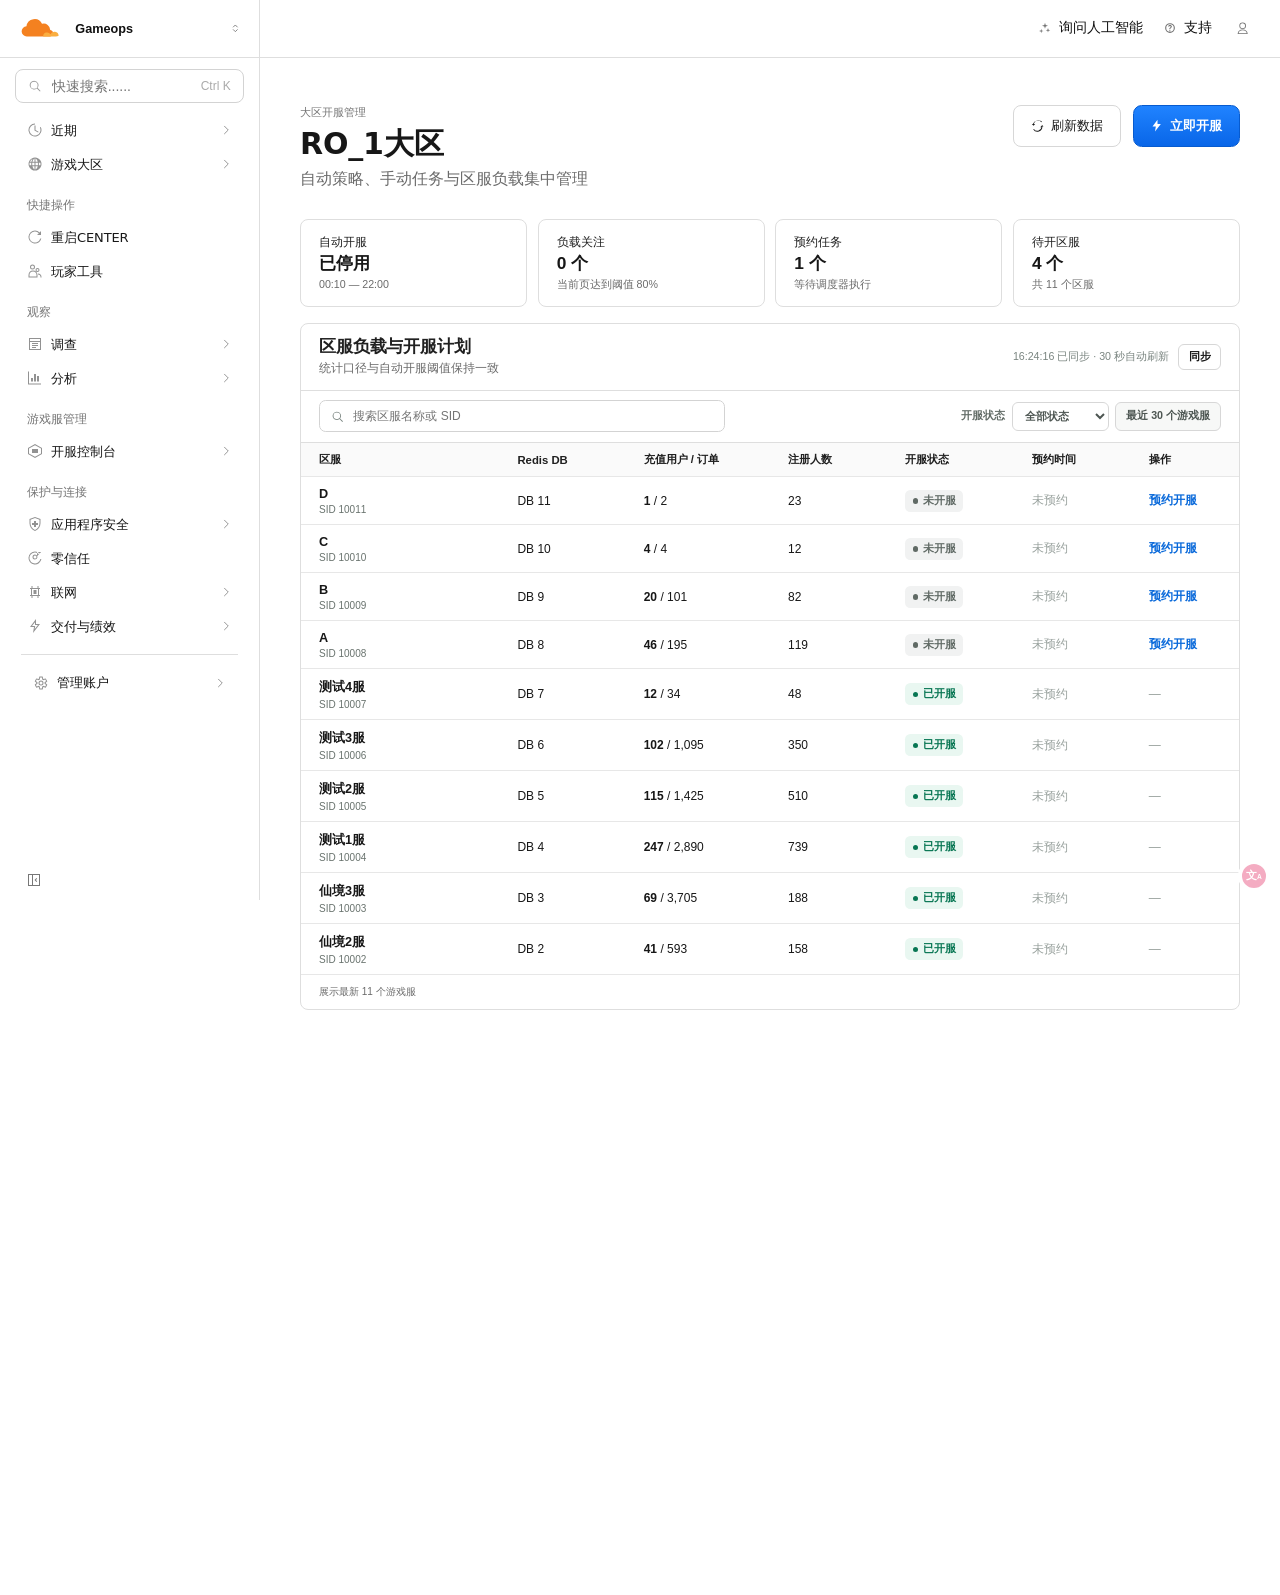
==== cloudfare-page/index.html @ 58d6c546 "cloudfare reference" ====
<!doctype html>
<html lang="zh-CN">
<head>
  <meta charset="UTF-8">
  <meta name="viewport" content="width=device-width, initial-scale=1.0">
  <title>大区开服管理</title>
  <link rel="stylesheet" href="styles.css">
</head>
<body>
  <header class="topbar">
    <div class="account">
      <svg class="cloud" viewBox="0 0 48 24" role="img" aria-label="Cloudflare"><path fill="#f48120" d="M32.6 20.1H8.3a5.3 5.3 0 0 1-.5-10.6A8.5 8.5 0 0 1 24 7a6.7 6.7 0 0 1 8.6 6.4h.1a3.4 3.4 0 0 1-.1 6.7Z"/><path fill="#faae40" d="M38.5 20.1H25.2a4.1 4.1 0 0 1 7.6-2.2 4.5 4.5 0 0 1 8.6 1.5c-.8.4-1.8.7-2.9.7Z"/></svg>
      <strong>Gameops</strong>
      <svg class="switch" viewBox="0 0 16 16" aria-hidden="true"><path d="m5 6 3-3 3 3M5 10l3 3 3-3"/></svg>
    </div>
    <nav class="tools">
      <a href="#"><svg class="nav-icon" viewBox="0 0 16 16" aria-hidden="true"><path d="m8 1 .9 3.1L12 5l-3.1.9L8 9l-.9-3.1L4 5l3.1-.9L8 1ZM3 9l.6 2.4L6 12l-2.4.6L3 15l-.6-2.4L0 12l2.4-.6L3 9Zm9-1 .7 2.3L15 11l-2.3.7L12 14l-.7-2.3L9 11l2.3-.7L12 8Z"/></svg>询问人工智能</a>
      <a href="#"><svg class="nav-icon" viewBox="0 0 16 16" aria-hidden="true"><path fill-rule="evenodd" d="M8 1.5a6.5 6.5 0 1 0 0 13 6.5 6.5 0 0 0 0-13ZM8 13A5 5 0 1 1 8 3a5 5 0 0 1 0 10Zm-.1-9.1c-1.4 0-2.4.8-2.5 2.1h1.5c.1-.5.4-.8 1-.8.7 0 1.1.4 1.1.9 0 .4-.2.7-.8 1.1-.9.5-1.2 1.1-1.2 2v.3h1.4v-.2c0-.6.2-.8.9-1.3.8-.5 1.2-1.1 1.2-2 0-1.3-1.1-2.1-2.6-2.1ZM8.5 11H7v1.4h1.5V11Z"/></svg>支持</a>
      <button aria-label="个人资料"><svg class="profile-icon" viewBox="0 0 16 16" aria-hidden="true"><path d="M8 1.5a3 3 0 1 0 0 6 3 3 0 0 0 0-6ZM4 4.5a4 4 0 1 1 8 0 4 4 0 0 1-8 0ZM2 14c0-3 2.4-5 6-5s6 2 6 5v.5H2V14Zm1.1-.5h9.8C12.6 11.4 10.8 10 8 10s-4.6 1.4-4.9 3.5Z"/></svg></button>
    </nav>
  </header>

  <aside class="sidebar">
    <label class="search"><svg class="search-icon" viewBox="0 0 16 16" aria-hidden="true"><path fill-rule="evenodd" d="M7 2a5 5 0 1 0 3.1 8.9l3.5 3.5.8-.8-3.5-3.5A5 5 0 0 0 7 2Zm-4 5a4 4 0 1 1 8 0 4 4 0 0 1-8 0Z"/></svg><input placeholder="快速搜索......" aria-label="快速搜索"><kbd>Ctrl K</kbd></label>
    <nav>
      <a href="#"><svg class="side-icon" viewBox="0 0 16 16" aria-hidden="true"><path fill-rule="evenodd" d="M8 1.5a6.5 6.5 0 1 0 5.8 3.6l-.9.5A5.5 5.5 0 1 1 8 2.5V1.5Zm.5 2h-1v5l3.6 2.1.5-.9-3.1-1.8V3.5Z"/></svg>近期<svg class="chevron" viewBox="0 0 16 16" aria-hidden="true"><path d="m6 3 5 5-5 5"/></svg></a>
      <button class="sidebar-trigger" type="button" data-sidebar-toggle aria-expanded="false" aria-controls="domain-menu">
        <svg class="side-icon" viewBox="0 0 16 16" aria-hidden="true"><path fill-rule="evenodd" d="M2.663 6.668a5.512 5.512 0 0 0-.023 2.569h1.643a11.12 11.12 0 0 1 .01-2.569h-1.63Zm.355-1h1.447c.18-.806.453-1.538.8-2.155.084-.15.172-.293.265-.428a5.523 5.523 0 0 0-2.512 2.583ZM8.05 1.5H8a6.5 6.5 0 1 0 .05 0Zm-.554 1.123c-.48.203-.955.658-1.36 1.379a6.83 6.83 0 0 0-.644 1.666h2.004V2.623Zm0 4.045H5.302a10.046 10.046 0 0 0-.012 2.569h2.207V6.668Zm1 2.569V6.668h2.364a10.039 10.039 0 0 1 .013 2.569H8.497Zm-1 1H5.47c.16.67.39 1.266.667 1.761.405.72.88 1.176 1.36 1.379v-3.14Zm3.198 0H8.497v3.2c.538-.16 1.078-.633 1.53-1.439a6.904 6.904 0 0 0 .667-1.761Zm1.187-1h1.48a5.514 5.514 0 0 0-.024-2.569H11.87a11.086 11.086 0 0 1 .01 2.569Zm-1.21-3.569H8.497V2.562c.538.16 1.078.634 1.53 1.44.277.494.505 1.065.644 1.666Z"/></svg>
        <span data-domain-label>游戏大区</span>
        <svg class="chevron" viewBox="0 0 16 16" aria-hidden="true"><path d="m6 3 5 5-5 5"/></svg>
      </button>
      <ul class="submenu domain-submenu" id="domain-menu" hidden>
        <li><a href="#" data-domain-option="子域名1"><span class="submenu-label">RO1大区</span></a></li>
        <li><a href="#" data-domain-option="子域名2"><span class="submenu-label">RO6大区</span></a></li>
      </ul>
      <h3>快捷操作</h3>
      <a href="#"><svg class="side-icon" viewBox="0 0 16 16" aria-hidden="true"><path fill-rule="evenodd" d="M8 1.5a6.5 6.5 0 1 0 6.32 8h-1.04A5.5 5.5 0 1 1 11.9 4.2L10 6h4V2l-1.38 1.38A6.47 6.47 0 0 0 8 1.5Z"/></svg>重启CENTER</a>
      <a href="#"><svg class="side-icon" viewBox="0 0 16 16" aria-hidden="true"><path fill-rule="evenodd" d="M5.5 1.5a2.5 2.5 0 1 0 0 5 2.5 2.5 0 0 0 0-5ZM4 4a1.5 1.5 0 1 1 3 0 1.5 1.5 0 0 1-3 0Zm6.5 1a2 2 0 1 0 0 4 2 2 0 0 0 0-4Zm-1 2a1 1 0 1 1 2 0 1 1 0 0 1-2 0ZM1.5 12c0-2.7 1.8-4.5 4.5-4.5s4.5 1.8 4.5 4.5v2.5h-9V12Zm1 1.5h7V12c0-2.1-1.3-3.5-3.5-3.5S2.5 9.9 2.5 12v1.5Zm8.5-3c2.1 0 3.5 1.3 3.5 3.5v.5h-1V14c0-1.6-.9-2.5-2.5-2.5v-1Z"/></svg>玩家工具</a>
      <h3>观察</h3>
      <button class="sidebar-trigger" type="button" data-sidebar-toggle aria-expanded="false" aria-controls="investigation-menu">
        <svg class="side-icon" viewBox="0 0 16 16" aria-hidden="true"><path d="M2 2h12v12H2V2Zm1 1v2h10V3H3Zm0 3v7h10V6H3Zm2 1h6v1H5V7Zm0 2h6v1H5V9Zm0 2h4v1H5v-1Z"/></svg>
        <span>调查</span>
        <svg class="chevron" viewBox="0 0 16 16" aria-hidden="true"><path d="m6 3 5 5-5 5"/></svg>
      </button>
      <ul class="submenu" id="investigation-menu" hidden>
        <li><a href="#"><span class="submenu-label">日志浏览器</span><svg class="chevron" viewBox="0 0 16 16" aria-hidden="true"><path d="m6 3 5 5-5 5"/></svg></a></li>
        <li><a href="#"><span class="submenu-label">痕迹</span><span class="beta">Beta</span></a></li>
        <li><a href="#"><span class="submenu-label">日志推送</span></a></li>
      </ul>
      <a href="#"><svg class="side-icon" viewBox="0 0 16 16" aria-hidden="true"><path d="M2 13.5h12v1H1.5a.5.5 0 0 1-.5-.5V1.5h1v12Zm2-2V8h2v3.5H4Zm3 0V4h2v7.5H7Zm3 0V6h2v5.5h-2Z"/></svg>分析<svg class="chevron" viewBox="0 0 16 16" aria-hidden="true"><path d="m6 3 5 5-5 5"/></svg></a>
      <h3>游戏服管理</h3>
      <a href="#"><svg class="side-icon" viewBox="0 0 16 16" aria-hidden="true"><path d="m8 1 7 4v6l-7 4-7-4V5l7-4Zm0 1.2L2 5.6v4.8l6 3.4 6-3.4V5.6L8 2.2ZM5 6h6v4H5V6Z"/></svg>开服控制台<svg class="chevron" viewBox="0 0 16 16" aria-hidden="true"><path d="m6 3 5 5-5 5"/></svg></a>
      <h3>保护与连接</h3>
      <a href="#"><svg class="side-icon" viewBox="0 0 16 16" aria-hidden="true"><path d="M8 1 2.5 3v4.2c0 3.5 2.2 6.4 5.5 7.8 3.3-1.4 5.5-4.3 5.5-7.8V3L8 1Zm0 1.1 4.5 1.6v3.5c0 2.9-1.7 5.3-4.5 6.7-2.8-1.4-4.5-3.8-4.5-6.7V3.7L8 2.1Zm-1 3h2v2h2v2H9v2H7v-2H5v-2h2v-2Z"/></svg>应用程序安全<svg class="chevron" viewBox="0 0 16 16" aria-hidden="true"><path d="m6 3 5 5-5 5"/></svg></a>
      <a href="#"><svg class="side-icon" viewBox="0 0 16 16" aria-hidden="true"><path fill-rule="evenodd" d="M8 1.5a6.5 6.5 0 1 0 6.4 7.6h-1A5.5 5.5 0 1 1 12 4.2l-2 2V2h4.2l-1.5 1.5A6.5 6.5 0 0 0 8 1.5Zm0 3A2.5 2.5 0 1 0 8 9.5a2.5 2.5 0 0 0 0-5Zm-1.5 2.5a1.5 1.5 0 1 1 3 0 1.5 1.5 0 0 1-3 0Z"/></svg>零信任</a>
      <a href="#"><svg class="side-icon" viewBox="0 0 16 16" aria-hidden="true"><path d="M5.5 2v3h-1V2h1Zm6 0v3h-1V2h1ZM3 4h10v1H3V4Zm2.5 7v3h-1v-3h1Zm6 0v3h-1v-3h1ZM3 11h10v1H3v-1Zm1-6h1v6H4V5Zm7 0h1v6h-1V5Zm-4.5 1h3v4h-3V6Z"/></svg>联网<svg class="chevron" viewBox="0 0 16 16" aria-hidden="true"><path d="m6 3 5 5-5 5"/></svg></a>
      <a href="#"><svg class="side-icon" viewBox="0 0 16 16" aria-hidden="true"><path d="M9 1 3 9h4l-1 6 7-9H9l0-5Zm-1 3.2V7h2.9l-3.3 4.3.6-3.3H5l3-3.8Z"/></svg>交付与绩效<svg class="chevron" viewBox="0 0 16 16" aria-hidden="true"><path d="m6 3 5 5-5 5"/></svg></a>
	  
	  
	 



    </nav>
    <div class="manage"><a href="#"><svg class="side-icon" viewBox="0 0 16 16" aria-hidden="true"><path d="M8 5.5a2.5 2.5 0 1 0 0 5 2.5 2.5 0 0 0 0-5Zm0 4a1.5 1.5 0 1 1 0-3 1.5 1.5 0 0 1 0 3Z"/><path d="m12.475 8 1.86-1.798-1.62-2.804-2.435.697L9.627 1.5h-3.25L5.75 4.095 3.3 3.398 1.68 6.204l1.87 1.807-1.87 1.81 1.62 2.806 2.45-.7.637 2.572h3.25l.643-2.565 2.465.705 1.622-2.805L12.475 8Zm-.225 3.453-2.183-.628-.67.463-.55 2.212h-1.68l-.55-2.2-.647-.475-2.195.628L2.935 10 4.57 8.42v-.81L2.935 6.027l.84-1.455 2.197.63.648-.517.547-2.185h1.68l.55 2.195.645.518 2.208-.64.84 1.454-1.638 1.583.025.808L13.1 10l-.85 1.453Z"/></svg>管理账户<svg class="chevron" viewBox="0 0 16 16" aria-hidden="true"><path d="m6 3 5 5-5 5"/></svg></a></div>
    <button class="collapse" aria-label="收起侧栏"><svg viewBox="0 0 16 16" aria-hidden="true"><path d="M2 2h12v12H2V2Zm1 1v10h3V3H3Zm4 0v10h6V3H7Zm3.5 3L8.5 8l2 2 .7-.7L9.9 8l1.3-1.3-.7-.7Z"/></svg></button>
  </aside>

  <main class="content">
    <section class="region-dashboard">
      <header class="region-heading">
        <div>
          <p class="eyebrow">大区开服管理</p>
          <h1>RO_1大区</h1>
          <p class="region-description">自动策略、手动任务与区服负载集中管理</p>
        </div>
        <div class="region-actions">
          <button class="secondary" type="button"><svg viewBox="0 0 16 16" aria-hidden="true"><path fill-rule="evenodd" d="M8 2a6 6 0 0 0-5.65 4H1l2 2 2-2H3.42A5 5 0 0 1 12.5 4l.8-.6A5.97 5.97 0 0 0 8 2Zm5 6-2 2h1.58A5 5 0 0 1 3.5 12l-.8.6A6 6 0 0 0 13.65 9H15l-2-2Z"/></svg>刷新数据</button>
          <button class="primary" type="button"><svg viewBox="0 0 16 16" aria-hidden="true"><path d="m9 1-6 8h4l-1 6 7-9H9V1Z"/></svg>立即开服</button>
        </div>
      </header>

      <div class="summary-grid" aria-label="开服状态摘要">
        <article class="summary-card"><span>自动开服</span><strong>已停用</strong><small>00:10 — 22:00</small></article>
        <article class="summary-card"><span>负载关注</span><strong>0 个</strong><small>当前页达到阈值 80%</small></article>
        <article class="summary-card"><span>预约任务</span><strong>1 个</strong><small>等待调度器执行</small></article>
        <article class="summary-card"><span>待开区服</span><strong>4 个</strong><small>共 11 个区服</small></article>
      </div>

      <article class="server-panel">
        <header class="panel-heading">
          <div><h2>区服负载与开服计划</h2><p>统计口径与自动开服阈值保持一致</p></div>
          <div class="sync-status"><span>16:24:16 已同步 · 30 秒自动刷新</span><button class="secondary compact" type="button">同步</button></div>
        </header>

        <div class="filters">
          <label class="server-search"><svg viewBox="0 0 16 16" aria-hidden="true"><path fill-rule="evenodd" d="M7 2a5 5 0 1 0 3.1 8.9l3.5 3.5.8-.8-3.5-3.5A5 5 0 0 0 7 2Zm-4 5a4 4 0 1 1 8 0 4 4 0 0 1-8 0Z"/></svg><input type="search" placeholder="搜索区服名称或 SID" aria-label="搜索区服名称或 SID"></label>
          <div class="filter-options"><label for="status-filter">开服状态</label><select id="status-filter"><option>全部状态</option></select><span class="recent-filter">最近 30 个游戏服</span></div>
        </div>

        <div class="table-wrap">
          <table>
            <thead><tr><th>区服</th><th>Redis DB</th><th>充值用户 / 订单</th><th>注册人数</th><th>开服状态</th><th>预约时间</th><th>操作</th></tr></thead>
            <tbody>
              <tr><td><strong>D</strong><small>SID 10011</small></td><td>DB 11</td><td><b>1</b> / 2</td><td>23</td><td><span class="state closed">未开服</span></td><td class="muted">未预约</td><td><a class="action-link" href="#">预约开服</a></td></tr>
              <tr><td><strong>C</strong><small>SID 10010</small></td><td>DB 10</td><td><b>4</b> / 4</td><td>12</td><td><span class="state closed">未开服</span></td><td class="muted">未预约</td><td><a class="action-link" href="#">预约开服</a></td></tr>
              <tr><td><strong>B</strong><small>SID 10009</small></td><td>DB 9</td><td><b>20</b> / 101</td><td>82</td><td><span class="state closed">未开服</span></td><td class="muted">未预约</td><td><a class="action-link" href="#">预约开服</a></td></tr>
              <tr><td><strong>A</strong><small>SID 10008</small></td><td>DB 8</td><td><b>46</b> / 195</td><td>119</td><td><span class="state closed">未开服</span></td><td class="muted">未预约</td><td><a class="action-link" href="#">预约开服</a></td></tr>
              <tr><td><strong>测试4服</strong><small>SID 10007</small></td><td>DB 7</td><td><b>12</b> / 34</td><td>48</td><td><span class="state open">已开服</span></td><td class="muted">未预约</td><td class="muted">—</td></tr>
              <tr><td><strong>测试3服</strong><small>SID 10006</small></td><td>DB 6</td><td><b>102</b> / 1,095</td><td>350</td><td><span class="state open">已开服</span></td><td class="muted">未预约</td><td class="muted">—</td></tr>
              <tr><td><strong>测试2服</strong><small>SID 10005</small></td><td>DB 5</td><td><b>115</b> / 1,425</td><td>510</td><td><span class="state open">已开服</span></td><td class="muted">未预约</td><td class="muted">—</td></tr>
              <tr><td><strong>测试1服</strong><small>SID 10004</small></td><td>DB 4</td><td><b>247</b> / 2,890</td><td>739</td><td><span class="state open">已开服</span></td><td class="muted">未预约</td><td class="muted">—</td></tr>
              <tr><td><strong>仙境3服</strong><small>SID 10003</small></td><td>DB 3</td><td><b>69</b> / 3,705</td><td>188</td><td><span class="state open">已开服</span></td><td class="muted">未预约</td><td class="muted">—</td></tr>
              <tr><td><strong>仙境2服</strong><small>SID 10002</small></td><td>DB 2</td><td><b>41</b> / 593</td><td>158</td><td><span class="state open">已开服</span></td><td class="muted">未预约</td><td class="muted">—</td></tr>
            </tbody>
          </table>
        </div>
        <footer class="panel-footer">展示最新 11 个游戏服</footer>
      </article>
    </section>
  </main>
  <button class="language" aria-label="切换语言">文<small>A</small></button>
  <script>
    document.querySelectorAll('[data-sidebar-toggle]').forEach((trigger) => {
      const menu = document.getElementById(trigger.getAttribute('aria-controls'));

      trigger.addEventListener('click', () => {
        const expanded = trigger.getAttribute('aria-expanded') === 'true';
        trigger.setAttribute('aria-expanded', String(!expanded));
        menu.hidden = expanded;
      });
    });

    const domainTrigger = document.querySelector('[aria-controls="domain-menu"]');
    const domainLabel = document.querySelector('[data-domain-label]');
    const domainMenu = document.getElementById('domain-menu');

    document.querySelectorAll('[data-domain-option]').forEach((option) => {
      option.addEventListener('click', (event) => {
        event.preventDefault();
        domainLabel.textContent = option.dataset.domainOption;
        domainTrigger.setAttribute('aria-expanded', 'false');
        domainMenu.hidden = true;
      });
    });
  </script>
</body>
</html>
---- cloudfare-page/styles.css ----
:root{--line:#dedede;--icon:#929292;--sidebar-text:oklch(.205 0 0)}
*{box-sizing:border-box}
html,body{margin:0;min-height:100%;background:#fff;color:#111}
body{font-family:-apple-system,BlinkMacSystemFont,"Segoe UI","Noto Sans SC","Microsoft YaHei",Arial,sans-serif;-webkit-font-smoothing:antialiased}
button,input{font:inherit}
a{color:inherit;text-decoration:none}
svg{display:block;flex:none;fill:currentColor}
.topbar{position:fixed;z-index:20;inset:0 0 auto;height:87px;border-bottom:1px solid var(--line);background:#fff;display:flex;align-items:center;justify-content:space-between}
.account{width:390px;height:100%;border-right:1px solid var(--line);display:flex;align-items:center;gap:16px;padding:0 28px}
.cloud{width:69px;height:35px}
.account strong{font-size:19px;font-weight:600;white-space:nowrap}
.switch{margin-left:auto;width:16px;height:16px;color:#707070;fill:none;stroke:currentColor;stroke-width:1.25;stroke-linecap:round;stroke-linejoin:round}
.tools{display:flex;align-items:center;gap:31px;padding-right:41px;font-size:21px;font-weight:500}
.tools a{display:flex;align-items:center;gap:12px}
.nav-icon{width:18px;height:18px;color:#737373}
.tools button{border:0;background:none;color:#737373;padding:5px;cursor:pointer}
.profile-icon{width:20px;height:20px}
.sidebar{position:fixed;z-index:15;left:0;top:87px;bottom:0;width:390px;border-right:1px solid var(--line);background:#fff;padding:17px 23px 65px;overflow:hidden auto}
.search{height:51px;border:1px solid #d3d3d3;border-radius:12px;display:flex;align-items:center;padding:0 18px}
.search-icon{width:21px;height:21px;color:#999;margin-right:12px}
.search input{min-width:0;flex:1;border:0;outline:0;font-size:21px}
.search kbd{color:#aaa;font:18px/1 -apple-system,BlinkMacSystemFont,"Segoe UI",sans-serif}
.sidebar nav{padding-top:15px}
.sidebar nav a,.sidebar-trigger,.manage a{min-height:51px;display:flex;align-items:center;gap:12px;padding:0 18px;border-radius:12px;color:var(--sidebar-text);font-family:"Inter Variable",ui-sans-serif,system-ui,sans-serif,"Apple Color Emoji","Segoe UI Emoji";font-feature-settings:"calt","cv02","cv03","cv04";font-optical-sizing:auto;font-size:19.5px;font-weight:500;line-height:29.25px;letter-spacing:-.195px;white-space:nowrap;overflow:hidden;text-overflow:ellipsis}
.sidebar nav a:hover,.sidebar-trigger:hover,.manage a:hover{background:#f5f5f5}
.sidebar-trigger{width:100%;border:0;background:transparent;text-align:left;cursor:pointer}
.sidebar-trigger .chevron{transition:transform .18s ease}
.sidebar-trigger[aria-expanded="true"] .chevron{transform:rotate(90deg)}
.submenu{position:relative;margin:0 0 0 25px;padding:0 0 0 32px;list-style:none}
.submenu[hidden]{display:none}
.submenu::before{content:"";position:absolute;inset:0 auto 0 0;width:1px;background:#dedede}
.sidebar nav .submenu a{min-height:51px;padding:0 18px 0 0;border-radius:8px}
.submenu-label{overflow:hidden;text-overflow:ellipsis}
.beta{display:inline-flex;align-items:center;justify-content:center;margin-left:2px;padding:2px 9px 3px;border:1px dashed #d8d8d8;border-radius:999px;color:oklch(.205 0 0);font-size:16.5px;font-weight:500;line-height:16.5px;letter-spacing:-.1px}
.side-icon{width:24px;height:24px;color:var(--icon)}
.chevron{width:18px;height:18px;margin-left:auto;color:#8c8c8c;fill:none;stroke:currentColor;stroke-width:1.2;stroke-linecap:round;stroke-linejoin:round}
.sidebar h3{margin:0;color:#757575;font-size:18px;font-weight:500;padding:24px 18px 9px}
.manage{border-top:1px solid var(--line);margin:16px 9px 0;padding-top:16px}
.collapse{position:fixed;bottom:13px;left:34px;border:0;background:transparent;color:#777;padding:5px;cursor:pointer}
.collapse svg{width:24px;height:24px}
.content{margin-left:390px;padding:157px 60px 80px;min-height:100vh}
.content>section{width:min(1705px,100%);margin-left:auto;margin-right:auto}
.heading{display:flex;justify-content:space-between;align-items:flex-start}
.heading h1{display:inline;margin:0;color:oklch(.205 0 0);font-family:"Inter Variable",ui-sans-serif,system-ui,sans-serif,"Apple Color Emoji","Segoe UI Emoji";font-feature-settings:"calt","cv02","cv03","cv04";font-optical-sizing:auto;font-size:45px;font-weight:600;line-height:54px;letter-spacing:-.24px}
.heading p{margin:0;color:#6b6b6b;font-size:24px;line-height:1.5}
.docs{height:64px;border:1px solid #d7d7d7;border-radius:12px;padding:0 25px;display:flex;align-items:center;gap:12px;font-size:20px;font-weight:500}
.docs-icon{width:21px;height:21px;color:#777}
.card{margin-top:71px;min-height:495px;border:1px solid #dedede;border-radius:17px;display:grid;grid-template-columns:40% 60%;align-items:center;padding:34px 84px}
.copy{padding-left:10px}
.copy h2{margin:0 0 14px;font-size:29px;font-weight:600;line-height:1.35;letter-spacing:-.01em}
.copy p{margin:0 0 21px;font-size:23px;line-height:1.55}
.copy ul{margin:0 0 35px;padding-left:34px;font-size:22px;line-height:2.13}
.primary{display:inline-flex;align-items:center;justify-content:center;gap:10px;color:#fff;background:linear-gradient(#2083ff,#0966e8);border:1px solid #075bcf;border-radius:13px;font-size:20px;font-weight:600;padding:15px 20px;cursor:pointer}
.primary svg,.secondary svg{width:20px;height:20px}
.secondary{display:inline-flex;align-items:center;justify-content:center;gap:10px;color:var(--sidebar-text);background:#fff;border:1px solid #d7d7d7;border-radius:13px;font-size:20px;font-weight:600;padding:15px 20px;cursor:pointer}
.region-dashboard{color:var(--sidebar-text)}
.region-heading{display:flex;align-items:flex-start;justify-content:space-between;gap:40px}
.eyebrow{margin:0 0 8px;color:#757575;font-size:17px;font-weight:400;line-height:1.4}
.region-heading h1{display:inline;margin:0;color:oklch(.205 0 0);font-family:"Inter Variable",ui-sans-serif,system-ui,sans-serif,"Apple Color Emoji","Segoe UI Emoji";font-feature-settings:"calt","cv02","cv03","cv04";font-optical-sizing:auto;font-size:45px;font-weight:600;line-height:54px;letter-spacing:-.24px}
.region-description{margin:8px 0 0;color:#6b6b6b;font-size:24px;line-height:1.5}
.region-actions{display:flex;align-items:center;gap:18px}
.region-actions .secondary{height:64px;padding:0 25px;border-radius:12px;font-size:20px;font-weight:500}
.region-actions .primary{min-height:64px;padding:0 25px;border-radius:13px;font-size:20px}
.summary-grid{display:grid;grid-template-columns:repeat(4,minmax(0,1fr));gap:16px;margin-top:42px}
.summary-card{min-width:0;padding:20px 27px;border:1px solid var(--line);border-radius:12px;background:#fff}
.summary-card span,.summary-card strong,.summary-card small{display:block}
.summary-card span{color:#202020;font-size:18px;font-weight:500}
.summary-card strong{margin-top:3px;font-size:26px;line-height:1.25}
.summary-card small{margin-top:5px;color:#6b6b6b;font-size:16px;line-height:1.4}
.server-panel{margin-top:24px;border:1px solid var(--line);border-radius:12px;background:#fff;overflow:hidden}
.panel-heading{display:flex;align-items:center;justify-content:space-between;gap:24px;padding:19px 27px;border-bottom:1px solid var(--line)}
.panel-heading h2{margin:0;color:#202020;font-size:25px;font-weight:600;line-height:1.3;letter-spacing:-.01em}
.panel-heading p{margin:3px 0 0;color:#6b6b6b;font-size:18px;line-height:1.45}
.sync-status{display:flex;align-items:center;gap:14px;color:#7a8580;font-size:16px;white-space:nowrap}
.compact{padding:8px 14px;border-radius:9px;font-size:16px}
.filters{display:flex;align-items:center;justify-content:space-between;gap:20px;padding:14px 27px;border-bottom:1px solid var(--line);background:#fff}
.server-search{display:flex;align-items:center;gap:11px;width:min(610px,45%);height:48px;padding:0 17px;border:1px solid #d3d3d3;border-radius:10px;background:#fff}
.server-search svg{width:20px;height:20px;color:#7a8580}
.server-search input{min-width:0;width:100%;border:0;outline:0;background:transparent;font-size:18px}
.filter-options{display:flex;align-items:center;gap:10px;color:#626c67;font-size:16px;font-weight:600}
.filter-options select,.recent-filter{height:44px;border:1px solid #d7d7d7;border-radius:9px;background:#fff;color:#4d5652;font:inherit}
.filter-options select{padding:0 36px 0 15px}
.recent-filter{display:inline-flex;align-items:center;padding:0 15px;background:#f7f8f7}
.table-wrap{overflow-x:auto}
.server-panel table{width:100%;border-collapse:collapse;table-layout:fixed;font-size:18px}
.server-panel th,.server-panel td{padding:14px 27px;border-bottom:1px solid #e7e7e7;text-align:left;vertical-align:middle}
.server-panel th{background:#fafafa;color:#202020;font-size:17px;font-weight:600;white-space:nowrap}
.server-panel th:first-child{width:22%}
.server-panel th:nth-child(2){width:14%}
.server-panel th:nth-child(3){width:16%}
.server-panel th:nth-child(4){width:13%}
.server-panel th:nth-child(5){width:14%}
.server-panel th:nth-child(6){width:13%}
.server-panel th:nth-child(7){width:12%}
.server-panel td>strong,.server-panel td>small{display:block}
.server-panel td>strong{font-size:19px}
.server-panel td>small{margin-top:5px;color:#69736e;font-size:15px;font-weight:400}
.server-panel td b{font-weight:700}
.state{display:inline-flex;align-items:center;gap:7px;padding:6px 11px;border-radius:8px;font-size:16px;font-weight:600;white-space:nowrap}
.state::before{content:"";width:8px;height:8px;border-radius:50%;background:currentColor}
.state.closed{color:#606a65;background:#f1f2f2}
.state.open{color:#087653;background:#e9f7f1}
.muted{color:#98a19d}
.action-link{color:#0969da;font-weight:600;white-space:nowrap}
.panel-footer{padding:15px 27px;color:#6b6b6b;font-size:15px}
.illustration{position:relative;width:430px;height:305px;margin:auto;transform:scale(.9)}
.paper{position:absolute;left:120px;top:87px;width:225px;height:145px;background:#f8fbff;border:2px solid #96c2ff;transform:rotate(30deg) skewX(-30deg)}
.back{top:118px}
.middle{top:102px;left:110px;background:#eef6ff}
.front{top:62px;left:107px;border-color:#ff5d2f;background:#fff;box-shadow:-22px 20px 0 -18px #ffd7a4}
.bar{position:absolute;inset:0 0 auto;height:19px;background:#ff572f}
.bar:before{content:"•••";color:#fff;position:absolute;letter-spacing:8px;left:9px;top:-7px;transform:skewX(30deg)}
.lines{position:absolute;left:53px;top:54px;width:115px;height:58px;border-top:3px solid #8dbbff;border-bottom:3px solid #8dbbff}
.lines:after{content:"";position:absolute;top:24px;width:100%;border-top:3px solid #8dbbff}
.magnifier{position:absolute;z-index:3;left:173px;top:68px;width:96px;height:69px;border:8px solid #f48120;border-radius:50%;transform:rotate(8deg);box-shadow:0 4px 0 #cc661a}
.magnifier span{position:absolute;width:82px;height:13px;background:#f48120;right:-70px;bottom:-26px;transform:rotate(23deg);border-radius:7px}
.sheet{position:absolute;left:63px;bottom:4px;width:132px;height:95px;border:2px solid #95c0ff;background:#f1f7ff;transform:rotate(-30deg) skewX(30deg);padding:27px 25px}
.sheet i{display:block;height:3px;margin:5px 0;background:#79adff}
.sheet i:nth-child(3){background:#ff5e39;width:70%}
.language{position:fixed;right:15px;bottom:12px;width:48px;height:48px;border:7px solid #fff;background:#f4acc2;color:#fff;border-radius:50%;font-weight:700}
.language small{font-size:10px}
@media(max-width:1100px){.account,.sidebar{width:270px}
.content{margin-left:270px;padding-left:30px;padding-right:30px}
.card{grid-template-columns:1fr;padding:24px}
.illustration{height:230px;transform:scale(.68);transform-origin:top center}
.copy h2{font-size:25px}
.copy p,.copy ul{font-size:18px}
.docs{display:none}
.region-heading{align-items:flex-start;flex-direction:column}
.summary-grid{grid-template-columns:repeat(2,minmax(0,1fr))}
.panel-heading,.filters{align-items:flex-start;flex-direction:column}
.server-search{width:100%}
.filter-options{flex-wrap:wrap}
.server-panel table{min-width:1200px}
}
@media(max-width:650px){.topbar{height:68px}
.account{width:auto;border:0;padding:0 16px}
.account strong{font-size:15px}
.cloud{width:42px}
.tools{padding-right:14px}
.tools a{display:none}
.sidebar{display:none}
.content{margin-left:0;padding:108px 18px 40px}
.heading h1{font-size:32px}
.heading p{font-size:16px}
.card{margin-top:35px}
.copy h2{font-size:22px}
.copy p,.copy ul{font-size:16px}
.wide{display:none}
.region-heading h1{font-size:40px}
.region-actions{width:100%;flex-wrap:wrap}
.summary-grid{grid-template-columns:1fr}
.summary-card{border:1px solid var(--line)}
.sync-status{align-items:flex-start;flex-direction:column;white-space:normal}
.filter-options{align-items:flex-start;flex-direction:column}
}


/* 参考图来自 150% 系统缩放；桌面端统一还原为页面实际的 CSS 视觉尺寸。 */
@media (min-width:1200px){body{zoom:.6666667}
}
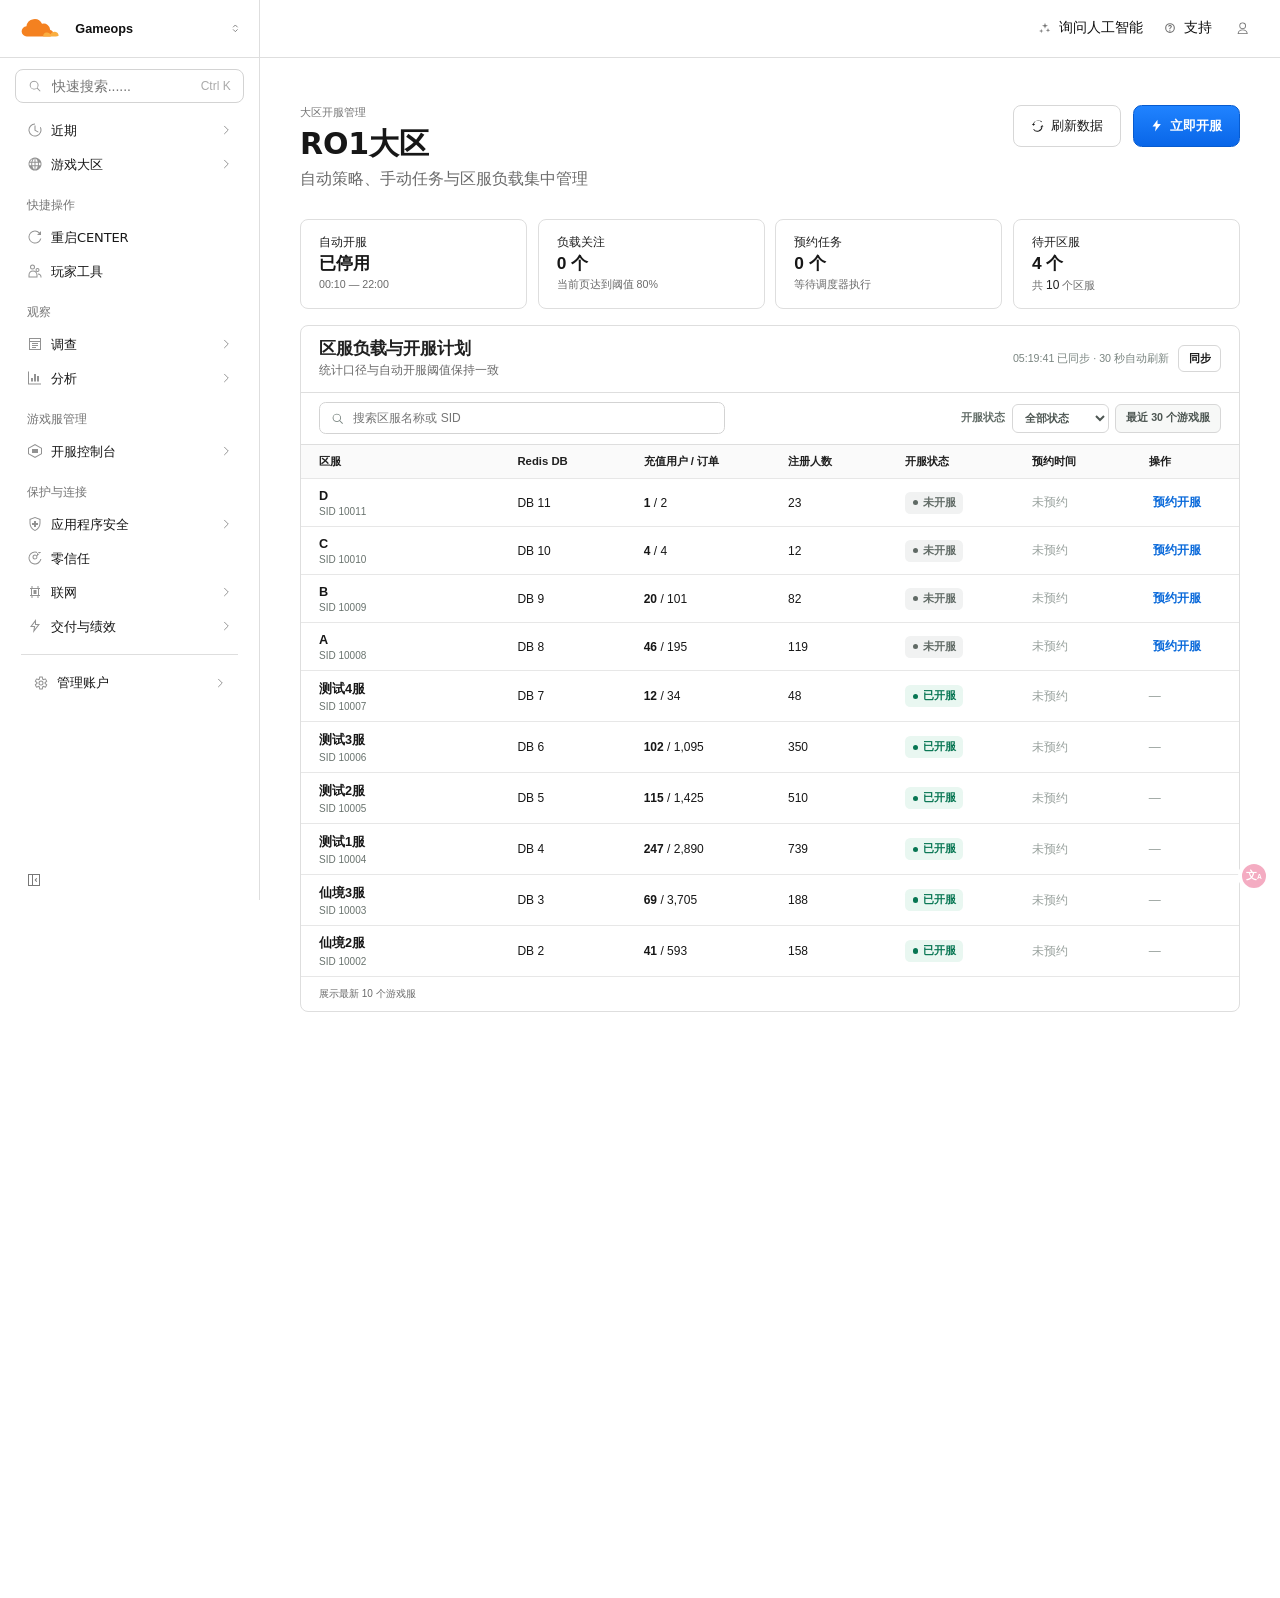
==== commit 5e836b1a: "cloudfare" ====
--- a/cloudfare-page/index.html
+++ b/cloudfare-page/index.html
@@ -5,6 +5,7 @@
   <meta name="viewport" content="width=device-width, initial-scale=1.0">
   <title>大区开服管理</title>
   <link rel="stylesheet" href="styles.css">
+  <script src="app.js" defer></script>
 </head>
 <body>
   <header class="topbar">
@@ -13,7 +14,7 @@
       <strong>Gameops</strong>
       <svg class="switch" viewBox="0 0 16 16" aria-hidden="true"><path d="m5 6 3-3 3 3M5 10l3 3 3-3"/></svg>
     </div>
-    <nav class="tools">
+    <nav class="tools" aria-label="账户工具">
       <a href="#"><svg class="nav-icon" viewBox="0 0 16 16" aria-hidden="true"><path d="m8 1 .9 3.1L12 5l-3.1.9L8 9l-.9-3.1L4 5l3.1-.9L8 1ZM3 9l.6 2.4L6 12l-2.4.6L3 15l-.6-2.4L0 12l2.4-.6L3 9Zm9-1 .7 2.3L15 11l-2.3.7L12 14l-.7-2.3L9 11l2.3-.7L12 8Z"/></svg>询问人工智能</a>
       <a href="#"><svg class="nav-icon" viewBox="0 0 16 16" aria-hidden="true"><path fill-rule="evenodd" d="M8 1.5a6.5 6.5 0 1 0 0 13 6.5 6.5 0 0 0 0-13ZM8 13A5 5 0 1 1 8 3a5 5 0 0 1 0 10Zm-.1-9.1c-1.4 0-2.4.8-2.5 2.1h1.5c.1-.5.4-.8 1-.8.7 0 1.1.4 1.1.9 0 .4-.2.7-.8 1.1-.9.5-1.2 1.1-1.2 2v.3h1.4v-.2c0-.6.2-.8.9-1.3.8-.5 1.2-1.1 1.2-2 0-1.3-1.1-2.1-2.6-2.1ZM8.5 11H7v1.4h1.5V11Z"/></svg>支持</a>
       <button aria-label="个人资料"><svg class="profile-icon" viewBox="0 0 16 16" aria-hidden="true"><path d="M8 1.5a3 3 0 1 0 0 6 3 3 0 0 0 0-6ZM4 4.5a4 4 0 1 1 8 0 4 4 0 0 1-8 0ZM2 14c0-3 2.4-5 6-5s6 2 6 5v.5H2V14Zm1.1-.5h9.8C12.6 11.4 10.8 10 8 10s-4.6 1.4-4.9 3.5Z"/></svg></button>
@@ -22,7 +23,7 @@
 
   <aside class="sidebar">
     <label class="search"><svg class="search-icon" viewBox="0 0 16 16" aria-hidden="true"><path fill-rule="evenodd" d="M7 2a5 5 0 1 0 3.1 8.9l3.5 3.5.8-.8-3.5-3.5A5 5 0 0 0 7 2Zm-4 5a4 4 0 1 1 8 0 4 4 0 0 1-8 0Z"/></svg><input placeholder="快速搜索......" aria-label="快速搜索"><kbd>Ctrl K</kbd></label>
-    <nav>
+    <nav aria-label="主导航">
       <a href="#"><svg class="side-icon" viewBox="0 0 16 16" aria-hidden="true"><path fill-rule="evenodd" d="M8 1.5a6.5 6.5 0 1 0 5.8 3.6l-.9.5A5.5 5.5 0 1 1 8 2.5V1.5Zm.5 2h-1v5l3.6 2.1.5-.9-3.1-1.8V3.5Z"/></svg>近期<svg class="chevron" viewBox="0 0 16 16" aria-hidden="true"><path d="m6 3 5 5-5 5"/></svg></a>
       <button class="sidebar-trigger" type="button" data-sidebar-toggle aria-expanded="false" aria-controls="domain-menu">
         <svg class="side-icon" viewBox="0 0 16 16" aria-hidden="true"><path fill-rule="evenodd" d="M2.663 6.668a5.512 5.512 0 0 0-.023 2.569h1.643a11.12 11.12 0 0 1 .01-2.569h-1.63Zm.355-1h1.447c.18-.806.453-1.538.8-2.155.084-.15.172-.293.265-.428a5.523 5.523 0 0 0-2.512 2.583ZM8.05 1.5H8a6.5 6.5 0 1 0 .05 0Zm-.554 1.123c-.48.203-.955.658-1.36 1.379a6.83 6.83 0 0 0-.644 1.666h2.004V2.623Zm0 4.045H5.302a10.046 10.046 0 0 0-.012 2.569h2.207V6.668Zm1 2.569V6.668h2.364a10.039 10.039 0 0 1 .013 2.569H8.497Zm-1 1H5.47c.16.67.39 1.266.667 1.761.405.72.88 1.176 1.36 1.379v-3.14Zm3.198 0H8.497v3.2c.538-.16 1.078-.633 1.53-1.439a6.904 6.904 0 0 0 .667-1.761Zm1.187-1h1.48a5.514 5.514 0 0 0-.024-2.569H11.87a11.086 11.086 0 0 1 .01 2.569Zm-1.21-3.569H8.497V2.562c.538.16 1.078.634 1.53 1.44.277.494.505 1.065.644 1.666Z"/></svg>
@@ -30,8 +31,8 @@
         <svg class="chevron" viewBox="0 0 16 16" aria-hidden="true"><path d="m6 3 5 5-5 5"/></svg>
       </button>
       <ul class="submenu domain-submenu" id="domain-menu" hidden>
-        <li><a href="#" data-domain-option="子域名1"><span class="submenu-label">RO1大区</span></a></li>
-        <li><a href="#" data-domain-option="子域名2"><span class="submenu-label">RO6大区</span></a></li>
+        <li><a href="#" data-domain-option="RO1大区"><span class="submenu-label">RO1大区</span></a></li>
+        <li><a href="#" data-domain-option="RO6大区"><span class="submenu-label">RO6大区</span></a></li>
       </ul>
       <h3>快捷操作</h3>
       <a href="#"><svg class="side-icon" viewBox="0 0 16 16" aria-hidden="true"><path fill-rule="evenodd" d="M8 1.5a6.5 6.5 0 1 0 6.32 8h-1.04A5.5 5.5 0 1 1 11.9 4.2L10 6h4V2l-1.38 1.38A6.47 6.47 0 0 0 8 1.5Z"/></svg>重启CENTER</a>
@@ -71,78 +72,56 @@
       <header class="region-heading">
         <div>
           <p class="eyebrow">大区开服管理</p>
-          <h1>RO_1大区</h1>
+          <h1 data-region-title>RO1大区</h1>
           <p class="region-description">自动策略、手动任务与区服负载集中管理</p>
         </div>
         <div class="region-actions">
-          <button class="secondary" type="button"><svg viewBox="0 0 16 16" aria-hidden="true"><path fill-rule="evenodd" d="M8 2a6 6 0 0 0-5.65 4H1l2 2 2-2H3.42A5 5 0 0 1 12.5 4l.8-.6A5.97 5.97 0 0 0 8 2Zm5 6-2 2h1.58A5 5 0 0 1 3.5 12l-.8.6A6 6 0 0 0 13.65 9H15l-2-2Z"/></svg>刷新数据</button>
-          <button class="primary" type="button"><svg viewBox="0 0 16 16" aria-hidden="true"><path d="m9 1-6 8h4l-1 6 7-9H9V1Z"/></svg>立即开服</button>
+          <button class="secondary" type="button" data-action="refresh"><svg viewBox="0 0 16 16" aria-hidden="true"><path fill-rule="evenodd" d="M8 2a6 6 0 0 0-5.65 4H1l2 2 2-2H3.42A5 5 0 0 1 12.5 4l.8-.6A5.97 5.97 0 0 0 8 2Zm5 6-2 2h1.58A5 5 0 0 1 3.5 12l-.8.6A6 6 0 0 0 13.65 9H15l-2-2Z"/></svg><span>刷新数据</span></button>
+          <button class="primary" type="button" data-action="open-now"><svg viewBox="0 0 16 16" aria-hidden="true"><path d="m9 1-6 8h4l-1 6 7-9H9V1Z"/></svg><span>立即开服</span></button>
         </div>
       </header>
 
       <div class="summary-grid" aria-label="开服状态摘要">
         <article class="summary-card"><span>自动开服</span><strong>已停用</strong><small>00:10 — 22:00</small></article>
         <article class="summary-card"><span>负载关注</span><strong>0 个</strong><small>当前页达到阈值 80%</small></article>
-        <article class="summary-card"><span>预约任务</span><strong>1 个</strong><small>等待调度器执行</small></article>
-        <article class="summary-card"><span>待开区服</span><strong>4 个</strong><small>共 11 个区服</small></article>
+        <article class="summary-card"><span>预约任务</span><strong data-summary="booked">0 个</strong><small>等待调度器执行</small></article>
+        <article class="summary-card"><span>待开区服</span><strong data-summary="closed">4 个</strong><small>共 <span data-summary="total">10</span> 个区服</small></article>
       </div>
 
       <article class="server-panel">
         <header class="panel-heading">
           <div><h2>区服负载与开服计划</h2><p>统计口径与自动开服阈值保持一致</p></div>
-          <div class="sync-status"><span>16:24:16 已同步 · 30 秒自动刷新</span><button class="secondary compact" type="button">同步</button></div>
+          <div class="sync-status"><span data-sync-status aria-live="polite">尚未同步 · 30 秒自动刷新</span><button class="secondary compact" type="button" data-action="sync">同步</button></div>
         </header>
 
         <div class="filters">
           <label class="server-search"><svg viewBox="0 0 16 16" aria-hidden="true"><path fill-rule="evenodd" d="M7 2a5 5 0 1 0 3.1 8.9l3.5 3.5.8-.8-3.5-3.5A5 5 0 0 0 7 2Zm-4 5a4 4 0 1 1 8 0 4 4 0 0 1-8 0Z"/></svg><input type="search" placeholder="搜索区服名称或 SID" aria-label="搜索区服名称或 SID"></label>
-          <div class="filter-options"><label for="status-filter">开服状态</label><select id="status-filter"><option>全部状态</option></select><span class="recent-filter">最近 30 个游戏服</span></div>
+          <div class="filter-options"><label for="status-filter">开服状态</label><select id="status-filter"><option value="all">全部状态</option><option value="open">已开服</option><option value="closed">未开服</option></select><span class="recent-filter">最近 30 个游戏服</span></div>
         </div>
 
         <div class="table-wrap">
           <table>
-            <thead><tr><th>区服</th><th>Redis DB</th><th>充值用户 / 订单</th><th>注册人数</th><th>开服状态</th><th>预约时间</th><th>操作</th></tr></thead>
+            <caption>RO 游戏大区开服状态与负载</caption>
+            <thead><tr><th scope="col">区服</th><th scope="col">Redis DB</th><th scope="col">充值用户 / 订单</th><th scope="col">注册人数</th><th scope="col">开服状态</th><th scope="col">预约时间</th><th scope="col">操作</th></tr></thead>
             <tbody>
-              <tr><td><strong>D</strong><small>SID 10011</small></td><td>DB 11</td><td><b>1</b> / 2</td><td>23</td><td><span class="state closed">未开服</span></td><td class="muted">未预约</td><td><a class="action-link" href="#">预约开服</a></td></tr>
-              <tr><td><strong>C</strong><small>SID 10010</small></td><td>DB 10</td><td><b>4</b> / 4</td><td>12</td><td><span class="state closed">未开服</span></td><td class="muted">未预约</td><td><a class="action-link" href="#">预约开服</a></td></tr>
-              <tr><td><strong>B</strong><small>SID 10009</small></td><td>DB 9</td><td><b>20</b> / 101</td><td>82</td><td><span class="state closed">未开服</span></td><td class="muted">未预约</td><td><a class="action-link" href="#">预约开服</a></td></tr>
-              <tr><td><strong>A</strong><small>SID 10008</small></td><td>DB 8</td><td><b>46</b> / 195</td><td>119</td><td><span class="state closed">未开服</span></td><td class="muted">未预约</td><td><a class="action-link" href="#">预约开服</a></td></tr>
-              <tr><td><strong>测试4服</strong><small>SID 10007</small></td><td>DB 7</td><td><b>12</b> / 34</td><td>48</td><td><span class="state open">已开服</span></td><td class="muted">未预约</td><td class="muted">—</td></tr>
-              <tr><td><strong>测试3服</strong><small>SID 10006</small></td><td>DB 6</td><td><b>102</b> / 1,095</td><td>350</td><td><span class="state open">已开服</span></td><td class="muted">未预约</td><td class="muted">—</td></tr>
-              <tr><td><strong>测试2服</strong><small>SID 10005</small></td><td>DB 5</td><td><b>115</b> / 1,425</td><td>510</td><td><span class="state open">已开服</span></td><td class="muted">未预约</td><td class="muted">—</td></tr>
-              <tr><td><strong>测试1服</strong><small>SID 10004</small></td><td>DB 4</td><td><b>247</b> / 2,890</td><td>739</td><td><span class="state open">已开服</span></td><td class="muted">未预约</td><td class="muted">—</td></tr>
-              <tr><td><strong>仙境3服</strong><small>SID 10003</small></td><td>DB 3</td><td><b>69</b> / 3,705</td><td>188</td><td><span class="state open">已开服</span></td><td class="muted">未预约</td><td class="muted">—</td></tr>
-              <tr><td><strong>仙境2服</strong><small>SID 10002</small></td><td>DB 2</td><td><b>41</b> / 593</td><td>158</td><td><span class="state open">已开服</span></td><td class="muted">未预约</td><td class="muted">—</td></tr>
+              <tr data-server-row data-status="closed"><td><strong>D</strong><small>SID 10011</small></td><td>DB 11</td><td><b>1</b> / 2</td><td>23</td><td><span class="state closed">未开服</span></td><td class="muted booking-cell">未预约</td><td><button class="action-link" type="button" data-action="schedule">预约开服</button></td></tr>
+              <tr data-server-row data-status="closed"><td><strong>C</strong><small>SID 10010</small></td><td>DB 10</td><td><b>4</b> / 4</td><td>12</td><td><span class="state closed">未开服</span></td><td class="muted booking-cell">未预约</td><td><button class="action-link" type="button" data-action="schedule">预约开服</button></td></tr>
+              <tr data-server-row data-status="closed"><td><strong>B</strong><small>SID 10009</small></td><td>DB 9</td><td><b>20</b> / 101</td><td>82</td><td><span class="state closed">未开服</span></td><td class="muted booking-cell">未预约</td><td><button class="action-link" type="button" data-action="schedule">预约开服</button></td></tr>
+              <tr data-server-row data-status="closed"><td><strong>A</strong><small>SID 10008</small></td><td>DB 8</td><td><b>46</b> / 195</td><td>119</td><td><span class="state closed">未开服</span></td><td class="muted booking-cell">未预约</td><td><button class="action-link" type="button" data-action="schedule">预约开服</button></td></tr>
+              <tr data-server-row data-status="open"><td><strong>测试4服</strong><small>SID 10007</small></td><td>DB 7</td><td><b>12</b> / 34</td><td>48</td><td><span class="state open">已开服</span></td><td class="muted booking-cell">未预约</td><td class="muted">—</td></tr>
+              <tr data-server-row data-status="open"><td><strong>测试3服</strong><small>SID 10006</small></td><td>DB 6</td><td><b>102</b> / 1,095</td><td>350</td><td><span class="state open">已开服</span></td><td class="muted booking-cell">未预约</td><td class="muted">—</td></tr>
+              <tr data-server-row data-status="open"><td><strong>测试2服</strong><small>SID 10005</small></td><td>DB 5</td><td><b>115</b> / 1,425</td><td>510</td><td><span class="state open">已开服</span></td><td class="muted booking-cell">未预约</td><td class="muted">—</td></tr>
+              <tr data-server-row data-status="open"><td><strong>测试1服</strong><small>SID 10004</small></td><td>DB 4</td><td><b>247</b> / 2,890</td><td>739</td><td><span class="state open">已开服</span></td><td class="muted booking-cell">未预约</td><td class="muted">—</td></tr>
+              <tr data-server-row data-status="open"><td><strong>仙境3服</strong><small>SID 10003</small></td><td>DB 3</td><td><b>69</b> / 3,705</td><td>188</td><td><span class="state open">已开服</span></td><td class="muted booking-cell">未预约</td><td class="muted">—</td></tr>
+              <tr data-server-row data-status="open"><td><strong>仙境2服</strong><small>SID 10002</small></td><td>DB 2</td><td><b>41</b> / 593</td><td>158</td><td><span class="state open">已开服</span></td><td class="muted booking-cell">未预约</td><td class="muted">—</td></tr>
+              <tr class="empty-row" hidden><td colspan="7">没有符合条件的区服</td></tr>
             </tbody>
           </table>
         </div>
-        <footer class="panel-footer">展示最新 11 个游戏服</footer>
+        <footer class="panel-footer" data-result-count aria-live="polite">展示最新 10 个游戏服</footer>
       </article>
     </section>
   </main>
   <button class="language" aria-label="切换语言">文<small>A</small></button>
-  <script>
-    document.querySelectorAll('[data-sidebar-toggle]').forEach((trigger) => {
-      const menu = document.getElementById(trigger.getAttribute('aria-controls'));
-
-      trigger.addEventListener('click', () => {
-        const expanded = trigger.getAttribute('aria-expanded') === 'true';
-        trigger.setAttribute('aria-expanded', String(!expanded));
-        menu.hidden = expanded;
-      });
-    });
-
-    const domainTrigger = document.querySelector('[aria-controls="domain-menu"]');
-    const domainLabel = document.querySelector('[data-domain-label]');
-    const domainMenu = document.getElementById('domain-menu');
-
-    document.querySelectorAll('[data-domain-option]').forEach((option) => {
-      option.addEventListener('click', (event) => {
-        event.preventDefault();
-        domainLabel.textContent = option.dataset.domainOption;
-        domainTrigger.setAttribute('aria-expanded', 'false');
-        domainMenu.hidden = true;
-      });
-    });
-  </script>
 </body>
 </html>
--- a/cloudfare-page/styles.css
+++ b/cloudfare-page/styles.css
@@ -2,11 +2,13 @@
 *{box-sizing:border-box}
 html,body{margin:0;min-height:100%;background:#fff;color:#111}
 body{font-family:-apple-system,BlinkMacSystemFont,"Segoe UI","Noto Sans SC","Microsoft YaHei",Arial,sans-serif;-webkit-font-smoothing:antialiased}
-button,input{font:inherit}
-a{color:inherit;text-decoration:none}
-svg{display:block;flex:none;fill:currentColor}
+button,input{font:inherit}
+a{color:inherit;text-decoration:none}
+svg{display:block;flex:none;fill:currentColor}
+button:disabled{cursor:not-allowed;opacity:.65}
+:where(a,button,input,select):focus-visible{outline:3px solid rgba(9,105,218,.28);outline-offset:2px}
 .topbar{position:fixed;z-index:20;inset:0 0 auto;height:87px;border-bottom:1px solid var(--line);background:#fff;display:flex;align-items:center;justify-content:space-between}
-.account{width:390px;height:100%;border-right:1px solid var(--line);display:flex;align-items:center;gap:16px;padding:0 28px}
+.account{width:390px;height:100%;border-right:1px solid var(--line);display:flex;align-items:center;gap:16px;padding:0 28px;transition:width .18s ease,padding .18s ease}
 .cloud{width:69px;height:35px}
 .account strong{font-size:19px;font-weight:600;white-space:nowrap}
 .switch{margin-left:auto;width:16px;height:16px;color:#707070;fill:none;stroke:currentColor;stroke-width:1.25;stroke-linecap:round;stroke-linejoin:round}
@@ -15,7 +17,7 @@
 .nav-icon{width:18px;height:18px;color:#737373}
 .tools button{border:0;background:none;color:#737373;padding:5px;cursor:pointer}
 .profile-icon{width:20px;height:20px}
-.sidebar{position:fixed;z-index:15;left:0;top:87px;bottom:0;width:390px;border-right:1px solid var(--line);background:#fff;padding:17px 23px 65px;overflow:hidden auto}
+.sidebar{position:fixed;z-index:15;left:0;top:87px;bottom:0;width:390px;border-right:1px solid var(--line);background:#fff;padding:17px 23px 65px;overflow:hidden auto;transition:width .18s ease,padding .18s ease}
 .search{height:51px;border:1px solid #d3d3d3;border-radius:12px;display:flex;align-items:center;padding:0 18px}
 .search-icon{width:21px;height:21px;color:#999;margin-right:12px}
 .search input{min-width:0;flex:1;border:0;outline:0;font-size:21px}
@@ -37,19 +39,16 @@
 .sidebar h3{margin:0;color:#757575;font-size:18px;font-weight:500;padding:24px 18px 9px}
 .manage{border-top:1px solid var(--line);margin:16px 9px 0;padding-top:16px}
 .collapse{position:fixed;bottom:13px;left:34px;border:0;background:transparent;color:#777;padding:5px;cursor:pointer}
-.collapse svg{width:24px;height:24px}
-.content{margin-left:390px;padding:157px 60px 80px;min-height:100vh}
-.content>section{width:min(1705px,100%);margin-left:auto;margin-right:auto}
-.heading{display:flex;justify-content:space-between;align-items:flex-start}
-.heading h1{display:inline;margin:0;color:oklch(.205 0 0);font-family:"Inter Variable",ui-sans-serif,system-ui,sans-serif,"Apple Color Emoji","Segoe UI Emoji";font-feature-settings:"calt","cv02","cv03","cv04";font-optical-sizing:auto;font-size:45px;font-weight:600;line-height:54px;letter-spacing:-.24px}
-.heading p{margin:0;color:#6b6b6b;font-size:24px;line-height:1.5}
-.docs{height:64px;border:1px solid #d7d7d7;border-radius:12px;padding:0 25px;display:flex;align-items:center;gap:12px;font-size:20px;font-weight:500}
-.docs-icon{width:21px;height:21px;color:#777}
-.card{margin-top:71px;min-height:495px;border:1px solid #dedede;border-radius:17px;display:grid;grid-template-columns:40% 60%;align-items:center;padding:34px 84px}
-.copy{padding-left:10px}
-.copy h2{margin:0 0 14px;font-size:29px;font-weight:600;line-height:1.35;letter-spacing:-.01em}
-.copy p{margin:0 0 21px;font-size:23px;line-height:1.55}
-.copy ul{margin:0 0 35px;padding-left:34px;font-size:22px;line-height:2.13}
+.collapse svg{width:24px;height:24px}
+.sidebar-collapsed .sidebar{width:78px;padding-right:15px;padding-left:15px;overflow:hidden}
+.sidebar-collapsed .sidebar .search,.sidebar-collapsed .sidebar nav,.sidebar-collapsed .manage{display:none}
+.sidebar-collapsed .collapse{left:25px;transform:rotate(180deg)}
+.sidebar-collapsed .content{margin-left:78px}
+.sidebar-collapsed .account{width:78px;padding:0 15px}
+.sidebar-collapsed .account strong,.sidebar-collapsed .account .switch{display:none}
+.sidebar-collapsed .cloud{width:48px}
+.content{margin-left:390px;padding:157px 60px 80px;min-height:100vh;transition:margin-left .18s ease}
+.content>section{width:min(1705px,100%);margin-left:auto;margin-right:auto}
 .primary{display:inline-flex;align-items:center;justify-content:center;gap:10px;color:#fff;background:linear-gradient(#2083ff,#0966e8);border:1px solid #075bcf;border-radius:13px;font-size:20px;font-weight:600;padding:15px 20px;cursor:pointer}
 .primary svg,.secondary svg{width:20px;height:20px}
 .secondary{display:inline-flex;align-items:center;justify-content:center;gap:10px;color:var(--sidebar-text);background:#fff;border:1px solid #d7d7d7;border-radius:13px;font-size:20px;font-weight:600;padding:15px 20px;cursor:pointer}
@@ -64,6 +63,7 @@
 .summary-grid{display:grid;grid-template-columns:repeat(4,minmax(0,1fr));gap:16px;margin-top:42px}
 .summary-card{min-width:0;padding:20px 27px;border:1px solid var(--line);border-radius:12px;background:#fff}
 .summary-card span,.summary-card strong,.summary-card small{display:block}
+.summary-card [data-summary="total"]{display:inline}
 .summary-card span{color:#202020;font-size:18px;font-weight:500}
 .summary-card strong{margin-top:3px;font-size:26px;line-height:1.25}
 .summary-card small{margin-top:5px;color:#6b6b6b;font-size:16px;line-height:1.4}
@@ -82,6 +82,7 @@
 .filter-options select{padding:0 36px 0 15px}
 .recent-filter{display:inline-flex;align-items:center;padding:0 15px;background:#f7f8f7}
 .table-wrap{overflow-x:auto}
+.server-panel caption{position:absolute;width:1px;height:1px;padding:0;margin:-1px;overflow:hidden;clip:rect(0,0,0,0);white-space:nowrap;border:0}
 .server-panel table{width:100%;border-collapse:collapse;table-layout:fixed;font-size:18px}
 .server-panel th,.server-panel td{padding:14px 27px;border-bottom:1px solid #e7e7e7;text-align:left;vertical-align:middle}
 .server-panel th{background:#fafafa;color:#202020;font-size:17px;font-weight:600;white-space:nowrap}
@@ -101,31 +102,14 @@
 .state.closed{color:#606a65;background:#f1f2f2}
 .state.open{color:#087653;background:#e9f7f1}
 .muted{color:#98a19d}
-.action-link{color:#0969da;font-weight:600;white-space:nowrap}
+.booking-cell.booked{color:#0969da;font-weight:600}
+.action-link{border:0;background:transparent;color:#0969da;font-weight:600;white-space:nowrap;cursor:pointer}
+.empty-row td{text-align:center;color:#6b6b6b;padding:32px}
 .panel-footer{padding:15px 27px;color:#6b6b6b;font-size:15px}
-.illustration{position:relative;width:430px;height:305px;margin:auto;transform:scale(.9)}
-.paper{position:absolute;left:120px;top:87px;width:225px;height:145px;background:#f8fbff;border:2px solid #96c2ff;transform:rotate(30deg) skewX(-30deg)}
-.back{top:118px}
-.middle{top:102px;left:110px;background:#eef6ff}
-.front{top:62px;left:107px;border-color:#ff5d2f;background:#fff;box-shadow:-22px 20px 0 -18px #ffd7a4}
-.bar{position:absolute;inset:0 0 auto;height:19px;background:#ff572f}
-.bar:before{content:"•••";color:#fff;position:absolute;letter-spacing:8px;left:9px;top:-7px;transform:skewX(30deg)}
-.lines{position:absolute;left:53px;top:54px;width:115px;height:58px;border-top:3px solid #8dbbff;border-bottom:3px solid #8dbbff}
-.lines:after{content:"";position:absolute;top:24px;width:100%;border-top:3px solid #8dbbff}
-.magnifier{position:absolute;z-index:3;left:173px;top:68px;width:96px;height:69px;border:8px solid #f48120;border-radius:50%;transform:rotate(8deg);box-shadow:0 4px 0 #cc661a}
-.magnifier span{position:absolute;width:82px;height:13px;background:#f48120;right:-70px;bottom:-26px;transform:rotate(23deg);border-radius:7px}
-.sheet{position:absolute;left:63px;bottom:4px;width:132px;height:95px;border:2px solid #95c0ff;background:#f1f7ff;transform:rotate(-30deg) skewX(30deg);padding:27px 25px}
-.sheet i{display:block;height:3px;margin:5px 0;background:#79adff}
-.sheet i:nth-child(3){background:#ff5e39;width:70%}
 .language{position:fixed;right:15px;bottom:12px;width:48px;height:48px;border:7px solid #fff;background:#f4acc2;color:#fff;border-radius:50%;font-weight:700}
 .language small{font-size:10px}
-@media(max-width:1100px){.account,.sidebar{width:270px}
-.content{margin-left:270px;padding-left:30px;padding-right:30px}
-.card{grid-template-columns:1fr;padding:24px}
-.illustration{height:230px;transform:scale(.68);transform-origin:top center}
-.copy h2{font-size:25px}
-.copy p,.copy ul{font-size:18px}
-.docs{display:none}
+@media(max-width:1100px){.account,.sidebar{width:270px}
+.content{margin-left:270px;padding-left:30px;padding-right:30px}
 .region-heading{align-items:flex-start;flex-direction:column}
 .summary-grid{grid-template-columns:repeat(2,minmax(0,1fr))}
 .panel-heading,.filters{align-items:flex-start;flex-direction:column}
@@ -133,20 +117,18 @@
 .filter-options{flex-wrap:wrap}
 .server-panel table{min-width:1200px}
 }
-@media(max-width:650px){.topbar{height:68px}
-.account{width:auto;border:0;padding:0 16px}
-.account strong{font-size:15px}
-.cloud{width:42px}
-.tools{padding-right:14px}
-.tools a{display:none}
-.sidebar{display:none}
-.content{margin-left:0;padding:108px 18px 40px}
-.heading h1{font-size:32px}
-.heading p{font-size:16px}
-.card{margin-top:35px}
-.copy h2{font-size:22px}
-.copy p,.copy ul{font-size:16px}
-.wide{display:none}
+@media(max-width:650px){.topbar{height:68px}
+.account{width:auto;border:0;padding:0 16px}
+.sidebar-collapsed .account{width:auto;padding:0 16px}
+.sidebar-collapsed .account strong,.sidebar-collapsed .account .switch{display:block}
+.account strong{font-size:15px}
+.cloud{width:42px}
+.sidebar-collapsed .cloud{width:42px}
+.tools{padding-right:14px}
+.tools a{display:none}
+.sidebar{display:none}
+.content{margin-left:0;padding:108px 18px 40px}
+.sidebar-collapsed .content{margin-left:0}
 .region-heading h1{font-size:40px}
 .region-actions{width:100%;flex-wrap:wrap}
 .summary-grid{grid-template-columns:1fr}
